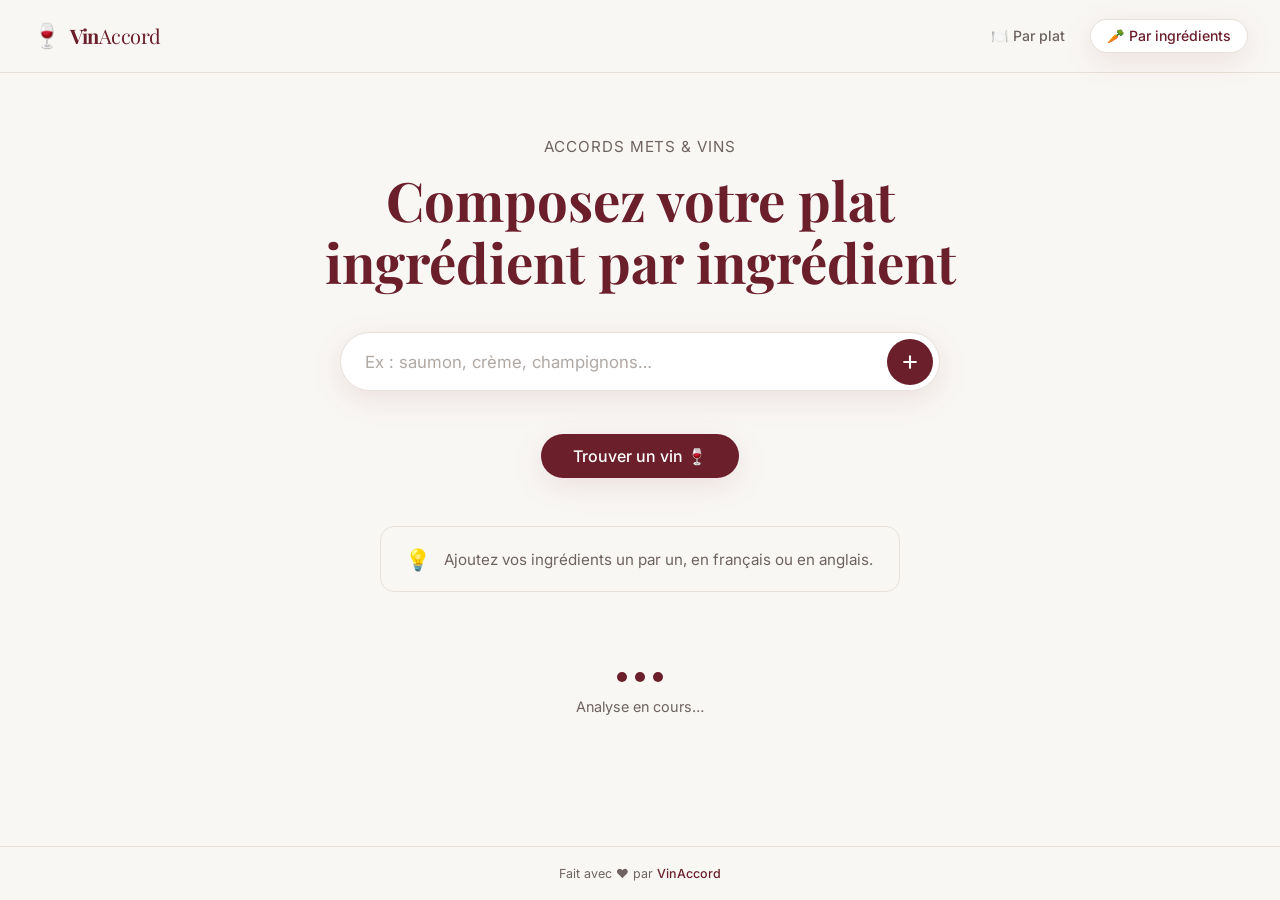
==== ingredients.html @ 86a4a94b "Add files via upload" ====
<!DOCTYPE html>
<html lang="fr">
<head>
  <meta charset="UTF-8" />
  <meta name="viewport" content="width=device-width, initial-scale=1.0" />
  <title>VinAccord — Par ingrédients</title>
  <link rel="preconnect" href="https://fonts.googleapis.com" />
  <link rel="preconnect" href="https://fonts.gstatic.com" crossorigin />
  <link href="https://fonts.googleapis.com/css2?family=Inter:wght@400;500;600&family=Playfair+Display:wght@500;700&display=swap" rel="stylesheet" />
  <link rel="stylesheet" href="style.css" />
</head>
<body>
  <header class="site-header">
    <div class="logo">
      <span class="logo-icon">🍷</span>
      <span class="logo-text"><strong>Vin</strong>Accord</span>
    </div>
    <nav class="site-nav">
      <a href="index.html" class="nav-link">🍽️ Par plat</a>
      <a href="ingredients.html" class="nav-link active">🥕 Par ingrédients</a>
    </nav>
  </header>

  <main>
    <section class="hero">
      <p class="hero-sub">Accords Mets &amp; Vins</p>
      <h1 class="hero-title">Composez votre plat<br />ingrédient par ingrédient</h1>

      <form class="search-form" id="ingredientForm" autocomplete="off">
        <div class="search-wrap">
          <input
            id="ingredientInput"
            class="search-input"
            type="text"
            placeholder="Ex : saumon, crème, champignons…"
            aria-label="Ajouter un ingrédient"
          />
          <button class="search-btn" type="submit" aria-label="Ajouter">
            <svg width="20" height="20" viewBox="0 0 24 24" fill="none" stroke="currentColor" stroke-width="2.5" stroke-linecap="round" stroke-linejoin="round">
              <line x1="12" y1="5" x2="12" y2="19"/><line x1="5" y1="12" x2="19" y2="12"/>
            </svg>
          </button>
        </div>
      </form>

      <div class="chips-wrap" id="chipsWrap" hidden>
        <div class="ingredient-chips" id="ingredientChips"></div>
        <button class="find-btn" id="findBtn" type="button">Trouver un vin 🍷</button>
      </div>
    </section>

    <div class="error-box" id="errorBox">
      <span class="error-icon">💡</span>
      <span class="error-msg" id="errorMsg">Ajoutez vos ingrédients un par un, en français ou en anglais.</span>
    </div>

    <div id="loader" class="loader-wrap" hidden>
      <div class="loader-dots"><span></span><span></span><span></span></div>
      <p class="loader-text">Analyse en cours…</p>
    </div>

    <section class="results" id="results" hidden>
      <div class="results-inner">
        <p class="results-dish" id="resultDish"></p>
        <ul class="wine-list" id="wineList"></ul>
        <p class="results-source" id="resultSource"></p>
      </div>
    </section>
  </main>

  <footer class="site-footer">
    Fait avec ❤️ par <span>VinAccord</span>
  </footer>

  <script src="ingredients.js"></script>
</body>
</html>
---- style.css ----
:root {
  --burgundy: #6B1F2A;
  --burgundy2: #8C2D3B;
  --gold: #C5A55A;
  --bg: #F9F7F4;
  --card-bg: #FFFFFF;
  --text: #1A1A1A;
  --muted: #6E6360;
  --border: #E8E1D9;
  --radius: 14px;
  --shadow: 0 8px 32px rgba(107,31,42,.10);
}

*, *::before, *::after { box-sizing: border-box; margin: 0; padding: 0; }
html { scroll-behavior: smooth; }

body {
  font-family: "Inter", sans-serif;
  background: var(--bg);
  color: var(--text);
  min-height: 100vh;
  display: flex;
  flex-direction: column;
}

/* ── Header & Nav ─────────────────────────────────────────────────────────── */
.site-header {
  padding: 1.2rem 2rem;
  display: flex;
  align-items: center;
  justify-content: space-between;
  border-bottom: 1px solid var(--border);
}
.logo { display: flex; align-items: center; gap: .5rem; }
.logo-icon { font-size: 1.5rem; }
.logo-text { font-family: "Playfair Display", serif; font-size: 1.25rem; color: var(--burgundy); letter-spacing: -.5px; }
.logo-text strong { font-weight: 700; }

.site-nav { display: flex; gap: .5rem; }
.nav-link {
  padding: .45rem 1rem;
  border-radius: 50px;
  font-size: .88rem;
  font-weight: 500;
  color: var(--muted);
  text-decoration: none;
  border: 1.5px solid transparent;
  transition: all .2s;
}
.nav-link:hover { color: var(--burgundy); border-color: var(--border); }
.nav-link.active { color: var(--burgundy); background: #fff; border-color: var(--border); box-shadow: var(--shadow); }

main { flex: 1; }

/* ── Hero ─────────────────────────────────────────────────────────────────── */
.hero { text-align: center; padding: 4rem 1.5rem 3rem; }
.hero-sub { font-size: .95rem; color: var(--muted); letter-spacing: .06em; text-transform: uppercase; margin-bottom: .8rem; }
.hero-title { font-family: "Playfair Display", serif; font-size: clamp(2rem, 5vw, 3.4rem); color: var(--burgundy); line-height: 1.15; margin-bottom: 2.4rem; }

/* ── Search ───────────────────────────────────────────────────────────────── */
.search-form { width: 100%; max-width: 600px; margin: 0 auto; position: relative; }
.search-wrap {
  display: flex; align-items: center;
  background: var(--card-bg); border: 1.5px solid var(--border);
  border-radius: 50px; padding: .35rem .35rem .35rem 1.5rem;
  box-shadow: var(--shadow); transition: border-color .2s, box-shadow .2s;
}
.search-wrap:focus-within { border-color: var(--burgundy); box-shadow: 0 0 0 4px rgba(107,31,42,.08); }
.search-input { flex: 1; border: none; outline: none; font-size: 1.05rem; font-family: "Inter", sans-serif; color: var(--text); background: transparent; padding: .55rem 0; }
.search-input::placeholder { color: #B0A8A3; }
.search-btn { background: var(--burgundy); color: #fff; border: none; border-radius: 40px; width: 46px; height: 46px; display: flex; align-items: center; justify-content: center; cursor: pointer; flex-shrink: 0; transition: background .2s, transform .15s; }
.search-btn:hover { background: var(--burgundy2); }
.search-btn:active { transform: scale(.96); }

/* ── Dropdown ─────────────────────────────────────────────────────────────── */
.dropdown {
  position: absolute;
  top: calc(100% + 8px);
  left: 0; right: 0;
  background: var(--card-bg);
  border: 1.5px solid var(--border);
  border-radius: var(--radius);
  box-shadow: var(--shadow);
  list-style: none;
  z-index: 100;
  overflow: hidden;
  animation: fadeUp .15s ease both;
}
.dropdown-item {
  padding: .85rem 1.5rem;
  font-size: .95rem;
  cursor: pointer;
  color: var(--text);
  transition: background .12s;
  text-align: left;
}
.dropdown-item:hover, .dropdown-item:focus { background: var(--bg); color: var(--burgundy); outline: none; }

/* ── Chips ingrédients ────────────────────────────────────────────────────── */
.chips-wrap { margin-top: 1.5rem; display: flex; flex-direction: column; align-items: center; gap: 1.2rem; }
.ingredient-chips { display: flex; flex-wrap: wrap; gap: .5rem; justify-content: center; max-width: 600px; }
.ing-chip {
  display: inline-flex; align-items: center; gap: .4rem;
  background: var(--card-bg); border: 1.5px solid var(--border);
  border-radius: 50px; padding: .35rem .9rem;
  font-size: .88rem; color: var(--burgundy);
  animation: fadeUp .2s ease both;
}
.ing-chip-remove {
  background: none; border: none; cursor: pointer;
  color: var(--muted); font-size: .75rem; padding: 0;
  transition: color .15s;
}
.ing-chip-remove:hover { color: var(--burgundy); }
.find-btn {
  background: var(--burgundy); color: #fff;
  border: none; border-radius: 50px;
  padding: .75rem 2rem; font-size: 1rem;
  font-family: "Inter", sans-serif; font-weight: 500;
  cursor: pointer; transition: background .2s, transform .15s;
  box-shadow: var(--shadow);
}
.find-btn:hover { background: var(--burgundy2); }
.find-btn:active { transform: scale(.97); }

/* ── Loader ───────────────────────────────────────────────────────────────── */
.loader-wrap { display: flex; flex-direction: column; align-items: center; gap: 1rem; padding: 3rem 1rem; }
.loader-dots { display: flex; gap: .5rem; }
.loader-dots span { width: 10px; height: 10px; border-radius: 50%; background: var(--burgundy); animation: bounce .7s infinite alternate; }
.loader-dots span:nth-child(2) { animation-delay: .15s; }
.loader-dots span:nth-child(3) { animation-delay: .3s; }
@keyframes bounce { to { transform: translateY(-10px); opacity: .4; } }
.loader-text { color: var(--muted); font-size: .9rem; }

/* ── Results ──────────────────────────────────────────────────────────────── */
.results { padding: 0 1.5rem 3rem; }
.results-inner { max-width: 600px; margin: 0 auto; text-align: center; }
.results-dish { font-size: .8rem; font-weight: 500; letter-spacing: .08em; text-transform: uppercase; color: var(--muted); margin-bottom: 1.2rem; }
.wine-list { list-style: none; display: flex; flex-direction: column; gap: .75rem; animation: fadeUp .35s ease both; }
@keyframes fadeUp { from { opacity: 0; transform: translateY(16px); } to { opacity: 1; transform: translateY(0); } }
.wine-item { background: var(--card-bg); border: 1.5px solid var(--border); border-radius: var(--radius); padding: 1.1rem 1.5rem; display: flex; align-items: center; gap: 1rem; box-shadow: var(--shadow); transition: transform .18s, box-shadow .18s; }
.wine-item:hover { transform: translateY(-3px); box-shadow: 0 12px 40px rgba(107,31,42,.14); }
.wine-dot { width: 12px; height: 12px; border-radius: 50%; background: var(--gold); flex-shrink: 0; }
.wine-name { font-family: "Playfair Display", serif; font-size: 1.1rem; color: var(--burgundy); text-align: left; }
.results-source { margin-top: 1.2rem; font-size: .78rem; color: var(--muted); letter-spacing: .04em; }

/* ── Error box ────────────────────────────────────────────────────────────── */
.error-box { max-width: 520px; margin: 0 auto 2rem; padding: 1.2rem 1.5rem; background: #F9F7F4; border: 1.5px solid #E8E1D9; border-radius: var(--radius); display: flex; align-items: center; gap: .8rem; }
.error-icon { font-size: 1.3rem; }
.error-msg { font-size: .95rem; color: var(--muted); }

/* ── History ──────────────────────────────────────────────────────────────── */
.history-section { max-width: 600px; margin: 0 auto; padding: 0 1.5rem 3rem; }
.history-title { font-size: .78rem; font-weight: 500; letter-spacing: .08em; text-transform: uppercase; color: var(--muted); margin-bottom: .8rem; }
.history-chips { display: flex; flex-wrap: wrap; gap: .5rem; }
.chip { background: var(--card-bg); border: 1.5px solid var(--border); border-radius: 50px; padding: .35rem .9rem; font-size: .88rem; color: var(--burgundy); cursor: pointer; transition: background .15s, border-color .15s; }
.chip:hover { background: var(--burgundy); color: #fff; border-color: var(--burgundy); }

/* ── Footer ───────────────────────────────────────────────────────────────── */
.site-footer { text-align: center; padding: 1.2rem; font-size: .78rem; color: var(--muted); border-top: 1px solid var(--border); }
.site-footer span { color: var(--burgundy); font-weight: 500; }

/* ── Responsive ───────────────────────────────────────────────────────────── */
@media (max-width: 480px) {
  .hero { padding: 3rem 1rem 2rem; }
  .search-wrap { padding-left: 1rem; }
  .wine-name { font-size: 1rem; }
  .site-header { padding: 1rem; }
  .site-nav { gap: .3rem; }
  .nav-link { padding: .35rem .7rem; font-size: .8rem; }
}
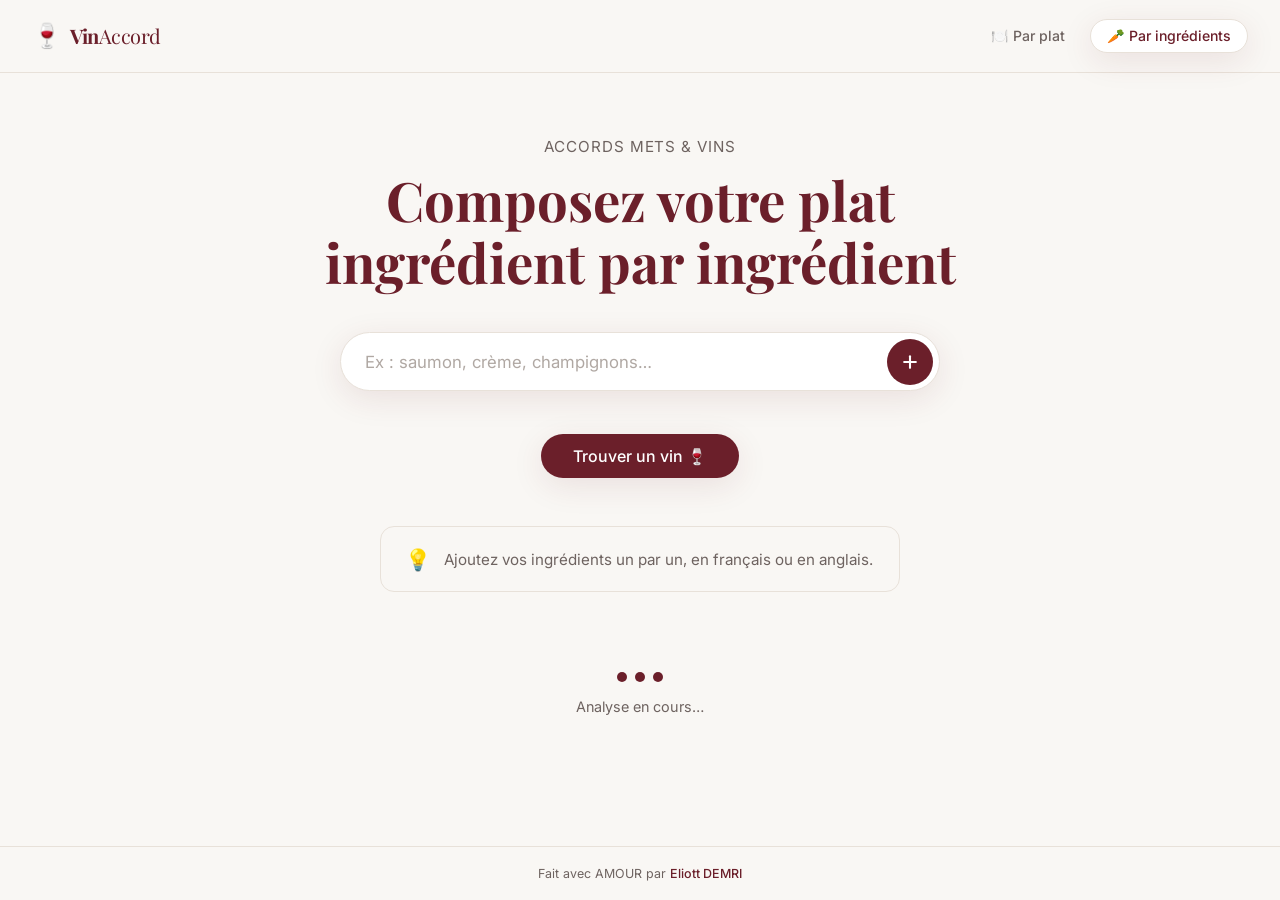
==== commit 2a3649fd: "Update ingredients.html" ====
--- a/ingredients.html
+++ b/ingredients.html
@@ -69,7 +69,7 @@
   </main>
 
   <footer class="site-footer">
-    Fait avec ❤️ par <span>VinAccord</span>
+    Fait avec AMOUR par <span>Eliott DEMRI</span>
   </footer>
 
   <script src="ingredients.js"></script>
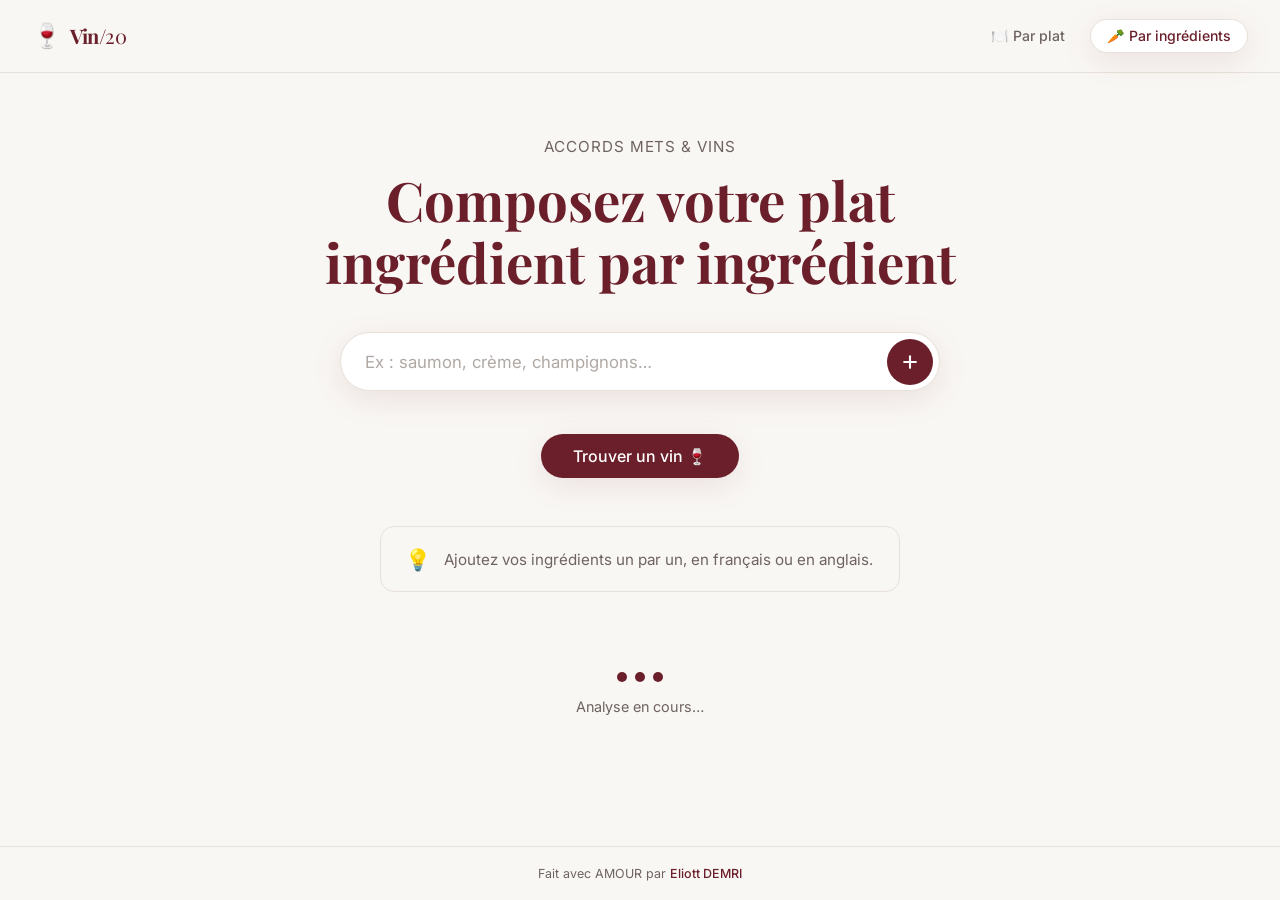
==== commit bd718544: "Update ingredients.html" ====
--- a/ingredients.html
+++ b/ingredients.html
@@ -3,7 +3,7 @@
 <head>
   <meta charset="UTF-8" />
   <meta name="viewport" content="width=device-width, initial-scale=1.0" />
-  <title>VinAccord — Par ingrédients</title>
+  <title>Vin/20 — Par ingrédients</title>
   <link rel="preconnect" href="https://fonts.googleapis.com" />
   <link rel="preconnect" href="https://fonts.gstatic.com" crossorigin />
   <link href="https://fonts.googleapis.com/css2?family=Inter:wght@400;500;600&family=Playfair+Display:wght@500;700&display=swap" rel="stylesheet" />
@@ -13,7 +13,7 @@
   <header class="site-header">
     <div class="logo">
       <span class="logo-icon">🍷</span>
-      <span class="logo-text"><strong>Vin</strong>Accord</span>
+      <span class="logo-text"><strong>Vin</strong>/20</span>
     </div>
     <nav class="site-nav">
       <a href="index.html" class="nav-link">🍽️ Par plat</a>
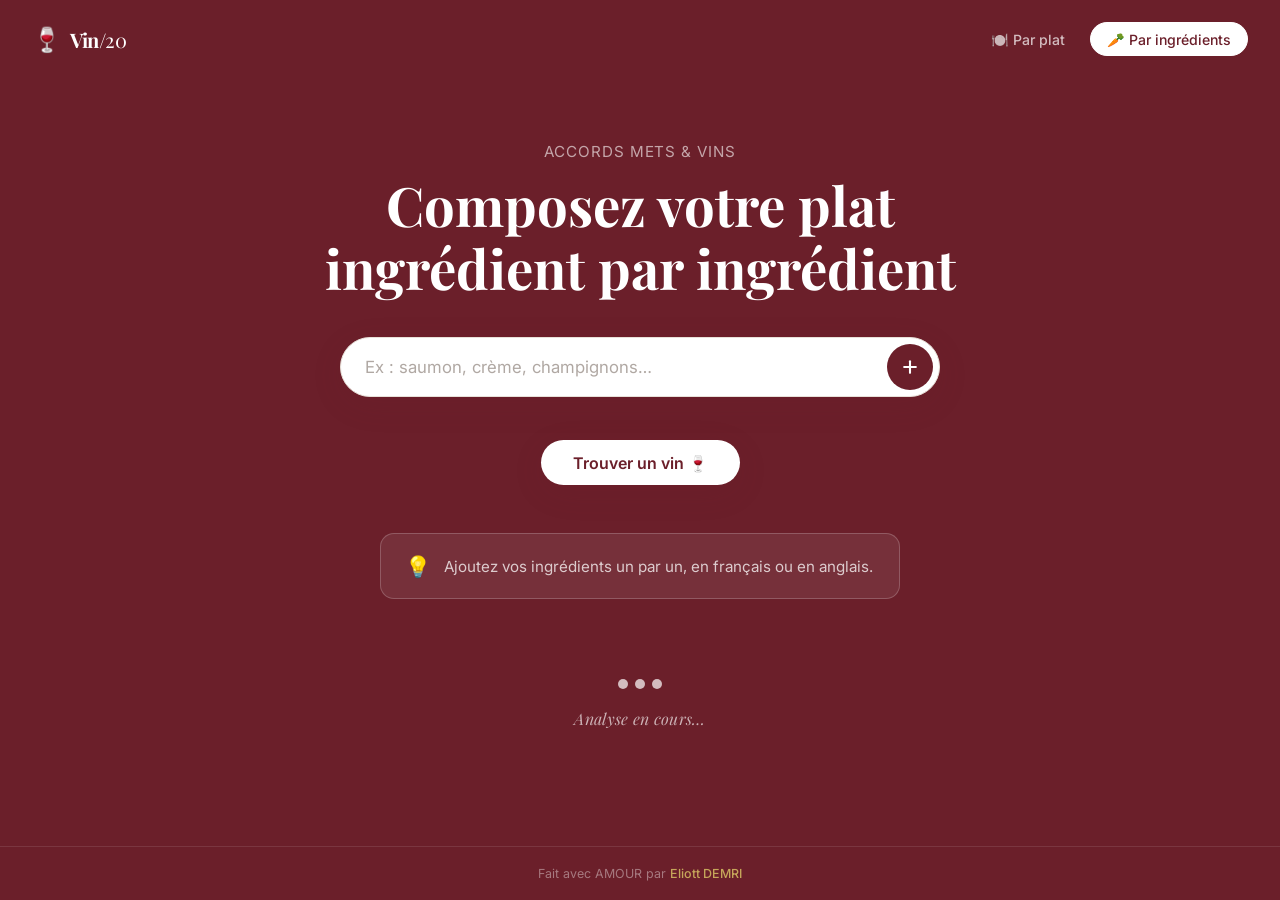
==== commit bc3aa617: "fix: replace wine glass emoji loader with clean CSS spinner" ====
--- a/ingredients.html
+++ b/ingredients.html
@@ -32,7 +32,7 @@
             id="ingredientInput"
             class="search-input"
             type="text"
-            placeholder="Ex : saumon, crème, champignons…"
+            placeholder="Ex : saumon, crème, champignons…"
             aria-label="Ajouter un ingrédient"
           />
           <button class="search-btn" type="submit" aria-label="Ajouter">
--- a/style.css
+++ b/style.css
@@ -1,171 +1,374 @@
-:root {
-  --burgundy: #6B1F2A;
-  --burgundy2: #8C2D3B;
-  --gold: #C5A55A;
-  --bg: #F9F7F4;
-  --card-bg: #FFFFFF;
-  --text: #1A1A1A;
-  --muted: #6E6360;
-  --border: #E8E1D9;
-  --radius: 14px;
-  --shadow: 0 8px 32px rgba(107,31,42,.10);
-}
-
-*, *::before, *::after { box-sizing: border-box; margin: 0; padding: 0; }
-html { scroll-behavior: smooth; }
-
-body {
-  font-family: "Inter", sans-serif;
-  background: var(--bg);
-  color: var(--text);
-  min-height: 100vh;
-  display: flex;
-  flex-direction: column;
-}
-
-/* ── Header & Nav ─────────────────────────────────────────────────────────── */
-.site-header {
-  padding: 1.2rem 2rem;
-  display: flex;
-  align-items: center;
-  justify-content: space-between;
-  border-bottom: 1px solid var(--border);
-}
-.logo { display: flex; align-items: center; gap: .5rem; }
-.logo-icon { font-size: 1.5rem; }
-.logo-text { font-family: "Playfair Display", serif; font-size: 1.25rem; color: var(--burgundy); letter-spacing: -.5px; }
-.logo-text strong { font-weight: 700; }
-
-.site-nav { display: flex; gap: .5rem; }
-.nav-link {
-  padding: .45rem 1rem;
-  border-radius: 50px;
-  font-size: .88rem;
-  font-weight: 500;
-  color: var(--muted);
-  text-decoration: none;
-  border: 1.5px solid transparent;
-  transition: all .2s;
-}
-.nav-link:hover { color: var(--burgundy); border-color: var(--border); }
-.nav-link.active { color: var(--burgundy); background: #fff; border-color: var(--border); box-shadow: var(--shadow); }
-
-main { flex: 1; }
-
-/* ── Hero ─────────────────────────────────────────────────────────────────── */
-.hero { text-align: center; padding: 4rem 1.5rem 3rem; }
-.hero-sub { font-size: .95rem; color: var(--muted); letter-spacing: .06em; text-transform: uppercase; margin-bottom: .8rem; }
-.hero-title { font-family: "Playfair Display", serif; font-size: clamp(2rem, 5vw, 3.4rem); color: var(--burgundy); line-height: 1.15; margin-bottom: 2.4rem; }
-
-/* ── Search ───────────────────────────────────────────────────────────────── */
-.search-form { width: 100%; max-width: 600px; margin: 0 auto; position: relative; }
-.search-wrap {
-  display: flex; align-items: center;
-  background: var(--card-bg); border: 1.5px solid var(--border);
-  border-radius: 50px; padding: .35rem .35rem .35rem 1.5rem;
-  box-shadow: var(--shadow); transition: border-color .2s, box-shadow .2s;
-}
-.search-wrap:focus-within { border-color: var(--burgundy); box-shadow: 0 0 0 4px rgba(107,31,42,.08); }
-.search-input { flex: 1; border: none; outline: none; font-size: 1.05rem; font-family: "Inter", sans-serif; color: var(--text); background: transparent; padding: .55rem 0; }
-.search-input::placeholder { color: #B0A8A3; }
-.search-btn { background: var(--burgundy); color: #fff; border: none; border-radius: 40px; width: 46px; height: 46px; display: flex; align-items: center; justify-content: center; cursor: pointer; flex-shrink: 0; transition: background .2s, transform .15s; }
-.search-btn:hover { background: var(--burgundy2); }
-.search-btn:active { transform: scale(.96); }
-
-/* ── Dropdown ─────────────────────────────────────────────────────────────── */
-.dropdown {
-  position: absolute;
-  top: calc(100% + 8px);
-  left: 0; right: 0;
-  background: var(--card-bg);
-  border: 1.5px solid var(--border);
-  border-radius: var(--radius);
-  box-shadow: var(--shadow);
-  list-style: none;
-  z-index: 100;
-  overflow: hidden;
-  animation: fadeUp .15s ease both;
-}
-.dropdown-item {
-  padding: .85rem 1.5rem;
-  font-size: .95rem;
-  cursor: pointer;
-  color: var(--text);
-  transition: background .12s;
-  text-align: left;
-}
-.dropdown-item:hover, .dropdown-item:focus { background: var(--bg); color: var(--burgundy); outline: none; }
-
-/* ── Chips ingrédients ────────────────────────────────────────────────────── */
-.chips-wrap { margin-top: 1.5rem; display: flex; flex-direction: column; align-items: center; gap: 1.2rem; }
-.ingredient-chips { display: flex; flex-wrap: wrap; gap: .5rem; justify-content: center; max-width: 600px; }
-.ing-chip {
-  display: inline-flex; align-items: center; gap: .4rem;
-  background: var(--card-bg); border: 1.5px solid var(--border);
-  border-radius: 50px; padding: .35rem .9rem;
-  font-size: .88rem; color: var(--burgundy);
-  animation: fadeUp .2s ease both;
-}
-.ing-chip-remove {
-  background: none; border: none; cursor: pointer;
-  color: var(--muted); font-size: .75rem; padding: 0;
-  transition: color .15s;
-}
-.ing-chip-remove:hover { color: var(--burgundy); }
-.find-btn {
-  background: var(--burgundy); color: #fff;
-  border: none; border-radius: 50px;
-  padding: .75rem 2rem; font-size: 1rem;
-  font-family: "Inter", sans-serif; font-weight: 500;
-  cursor: pointer; transition: background .2s, transform .15s;
-  box-shadow: var(--shadow);
-}
-.find-btn:hover { background: var(--burgundy2); }
-.find-btn:active { transform: scale(.97); }
-
-/* ── Loader ───────────────────────────────────────────────────────────────── */
-.loader-wrap { display: flex; flex-direction: column; align-items: center; gap: 1rem; padding: 3rem 1rem; }
-.loader-dots { display: flex; gap: .5rem; }
-.loader-dots span { width: 10px; height: 10px; border-radius: 50%; background: var(--burgundy); animation: bounce .7s infinite alternate; }
-.loader-dots span:nth-child(2) { animation-delay: .15s; }
-.loader-dots span:nth-child(3) { animation-delay: .3s; }
-@keyframes bounce { to { transform: translateY(-10px); opacity: .4; } }
-.loader-text { color: var(--muted); font-size: .9rem; }
-
-/* ── Results ──────────────────────────────────────────────────────────────── */
-.results { padding: 0 1.5rem 3rem; }
-.results-inner { max-width: 600px; margin: 0 auto; text-align: center; }
-.results-dish { font-size: .8rem; font-weight: 500; letter-spacing: .08em; text-transform: uppercase; color: var(--muted); margin-bottom: 1.2rem; }
-.wine-list { list-style: none; display: flex; flex-direction: column; gap: .75rem; animation: fadeUp .35s ease both; }
-@keyframes fadeUp { from { opacity: 0; transform: translateY(16px); } to { opacity: 1; transform: translateY(0); } }
-.wine-item { background: var(--card-bg); border: 1.5px solid var(--border); border-radius: var(--radius); padding: 1.1rem 1.5rem; display: flex; align-items: center; gap: 1rem; box-shadow: var(--shadow); transition: transform .18s, box-shadow .18s; }
-.wine-item:hover { transform: translateY(-3px); box-shadow: 0 12px 40px rgba(107,31,42,.14); }
-.wine-dot { width: 12px; height: 12px; border-radius: 50%; background: var(--gold); flex-shrink: 0; }
-.wine-name { font-family: "Playfair Display", serif; font-size: 1.1rem; color: var(--burgundy); text-align: left; }
-.results-source { margin-top: 1.2rem; font-size: .78rem; color: var(--muted); letter-spacing: .04em; }
-
-/* ── Error box ────────────────────────────────────────────────────────────── */
-.error-box { max-width: 520px; margin: 0 auto 2rem; padding: 1.2rem 1.5rem; background: #F9F7F4; border: 1.5px solid #E8E1D9; border-radius: var(--radius); display: flex; align-items: center; gap: .8rem; }
-.error-icon { font-size: 1.3rem; }
-.error-msg { font-size: .95rem; color: var(--muted); }
-
-/* ── History ──────────────────────────────────────────────────────────────── */
-.history-section { max-width: 600px; margin: 0 auto; padding: 0 1.5rem 3rem; }
-.history-title { font-size: .78rem; font-weight: 500; letter-spacing: .08em; text-transform: uppercase; color: var(--muted); margin-bottom: .8rem; }
-.history-chips { display: flex; flex-wrap: wrap; gap: .5rem; }
-.chip { background: var(--card-bg); border: 1.5px solid var(--border); border-radius: 50px; padding: .35rem .9rem; font-size: .88rem; color: var(--burgundy); cursor: pointer; transition: background .15s, border-color .15s; }
-.chip:hover { background: var(--burgundy); color: #fff; border-color: var(--burgundy); }
-
-/* ── Footer ───────────────────────────────────────────────────────────────── */
-.site-footer { text-align: center; padding: 1.2rem; font-size: .78rem; color: var(--muted); border-top: 1px solid var(--border); }
-.site-footer span { color: var(--burgundy); font-weight: 500; }
-
-/* ── Responsive ───────────────────────────────────────────────────────────── */
-@media (max-width: 480px) {
-  .hero { padding: 3rem 1rem 2rem; }
-  .search-wrap { padding-left: 1rem; }
-  .wine-name { font-size: 1rem; }
-  .site-header { padding: 1rem; }
-  .site-nav { gap: .3rem; }
-  .nav-link { padding: .35rem .7rem; font-size: .8rem; }
-}
+:root {
+  --burgundy: #6B1F2A;
+  --burgundy2: #8C2D3B;
+  --gold: #C5A55A;
+  --bg: #F9F7F4;
+  --card-bg: #FFFFFF;
+  --text: #1A1A1A;
+  --muted: #6E6360;
+  --border: #E8E1D9;
+  --radius: 14px;
+  --shadow: 0 8px 32px rgba(107,31,42,.10);
+}
+
+*, *::before, *::after { box-sizing: border-box; margin: 0; padding: 0; }
+html { scroll-behavior: smooth; }
+
+body {
+  font-family: "Inter", sans-serif;
+  background: var(--burgundy);
+  color: var(--text);
+  min-height: 100vh;
+  display: flex;
+  flex-direction: column;
+}
+
+/* ── Header & Nav ── */
+.site-header {
+  padding: 1.4rem 2rem;
+  display: flex;
+  align-items: center;
+  justify-content: space-between;
+}
+.logo { display: flex; align-items: center; gap: .5rem; }
+.logo-icon { font-size: 1.5rem; }
+.logo-text { font-family: "Playfair Display", serif; font-size: 1.25rem; color: #fff; letter-spacing: -.5px; }
+.logo-text strong { font-weight: 700; }
+
+.site-nav { display: flex; gap: .5rem; }
+.nav-link {
+  padding: .45rem 1rem;
+  border-radius: 50px;
+  font-size: .88rem;
+  font-weight: 500;
+  color: rgba(255,255,255,.7);
+  text-decoration: none;
+  border: 1.5px solid transparent;
+  transition: all .2s;
+}
+.nav-link:hover { color: #fff; border-color: rgba(255,255,255,.3); }
+.nav-link.active { color: var(--burgundy); background: #fff; border-color: #fff; }
+
+main { flex: 1; }
+
+/* ── Hero ── */
+.hero { text-align: center; padding: 4rem 1.5rem 3rem; }
+.hero-sub { font-size: .95rem; color: rgba(255,255,255,.6); letter-spacing: .06em; text-transform: uppercase; margin-bottom: .8rem; }
+.hero-title { font-family: "Playfair Display", serif; font-size: clamp(2rem, 5vw, 3.4rem); color: #fff; line-height: 1.15; margin-bottom: 2.4rem; }
+
+/* ── Search ── */
+.search-form { width: 100%; max-width: 600px; margin: 0 auto; position: relative; }
+.search-wrap {
+  display: flex; align-items: center;
+  background: var(--card-bg); border: 1.5px solid var(--border);
+  border-radius: 50px; padding: .35rem .35rem .35rem 1.5rem;
+  box-shadow: var(--shadow); transition: border-color .2s, box-shadow .2s;
+}
+.search-wrap:focus-within { border-color: var(--burgundy); box-shadow: 0 0 0 4px rgba(107,31,42,.08); }
+.search-input { flex: 1; border: none; outline: none; font-size: 1.05rem; font-family: "Inter", sans-serif; color: var(--text); background: transparent; padding: .55rem 0; }
+.search-input::placeholder { color: #B0A8A3; }
+.search-btn { background: var(--burgundy); color: #fff; border: none; border-radius: 40px; width: 46px; height: 46px; display: flex; align-items: center; justify-content: center; cursor: pointer; flex-shrink: 0; transition: background .2s, transform .15s; }
+.search-btn:hover { background: var(--burgundy2); }
+.search-btn:active { transform: scale(.96); }
+
+/* ── Dropdown ── */
+.dropdown {
+  position: absolute;
+  top: calc(100% + 8px);
+  left: 0; right: 0;
+  background: var(--card-bg);
+  border: 1.5px solid var(--border);
+  border-radius: var(--radius);
+  box-shadow: var(--shadow);
+  list-style: none;
+  z-index: 100;
+  overflow: hidden;
+  animation: fadeUp .15s ease both;
+}
+.dropdown-header {
+  padding: .55rem 1.2rem .3rem;
+  font-size: .72rem;
+  font-weight: 600;
+  letter-spacing: .07em;
+  text-transform: uppercase;
+  color: var(--muted);
+  background: var(--bg);
+  pointer-events: none;
+}
+.dropdown-item {
+  padding: .8rem 1.5rem;
+  font-size: .95rem;
+  cursor: pointer;
+  color: var(--text);
+  transition: background .12s;
+  text-align: left;
+}
+.dropdown-item:hover, .dropdown-item:focus { background: var(--bg); color: var(--burgundy); outline: none; }
+
+/* ── Loader ── */
+.loader-wrap {
+  display: flex;
+  flex-direction: column;
+  align-items: center;
+  gap: 1.2rem;
+  padding: 3rem 1rem;
+}
+
+.loader-spinner {
+  width: 48px;
+  height: 48px;
+  border: 3px solid rgba(255,255,255,.15);
+  border-top-color: #fff;
+  border-radius: 50%;
+  animation: spin .8s linear infinite;
+}
+@keyframes spin {
+  to { transform: rotate(360deg); }
+}
+
+/* loader dots (page ingrédients) */
+.loader-dots {
+  display: flex;
+  gap: .45rem;
+  align-items: center;
+}
+.loader-dots span {
+  width: 10px;
+  height: 10px;
+  border-radius: 50%;
+  background: rgba(255,255,255,.7);
+  animation: bounce .9s ease-in-out infinite;
+}
+.loader-dots span:nth-child(2) { animation-delay: .15s; }
+.loader-dots span:nth-child(3) { animation-delay: .3s; }
+@keyframes bounce {
+  0%, 80%, 100% { transform: scale(.6); opacity: .4; }
+  40%           { transform: scale(1);  opacity: 1; }
+}
+
+.loader-text {
+  font-family: "Playfair Display", serif;
+  font-style: italic;
+  color: rgba(255,255,255,.65);
+  font-size: 1rem;
+  letter-spacing: .02em;
+}
+
+/* ── Results ── */
+.results { padding: 0 1.5rem 3rem; }
+.results-inner { max-width: 600px; margin: 0 auto; text-align: center; }
+.results-dish { font-size: .8rem; font-weight: 500; letter-spacing: .08em; text-transform: uppercase; color: rgba(255,255,255,.6); margin-bottom: 1.2rem; }
+.wine-list { list-style: none; display: flex; flex-direction: column; gap: .75rem; animation: fadeUp .35s ease both; }
+@keyframes fadeUp { from { opacity: 0; transform: translateY(16px); } to { opacity: 1; transform: translateY(0); } }
+
+.wine-item {
+  background: var(--card-bg); border: 1.5px solid var(--border);
+  border-radius: var(--radius); padding: 1.1rem 1.5rem;
+  display: flex; align-items: flex-start; gap: 1rem;
+  box-shadow: var(--shadow); transition: transform .18s, box-shadow .18s;
+  text-align: left;
+}
+.wine-item:hover { transform: translateY(-3px); box-shadow: 0 12px 40px rgba(107,31,42,.25); }
+.wine-dot { width: 12px; height: 12px; border-radius: 50%; background: var(--gold); flex-shrink: 0; margin-top: 5px; }
+.wine-info { display: flex; flex-direction: column; gap: .45rem; }
+.wine-name { font-family: "Playfair Display", serif; font-size: 1.1rem; color: var(--burgundy); }
+
+/* ── Badges ── */
+.wine-badges { display: flex; flex-wrap: wrap; gap: .35rem; }
+.badge {
+  background: #F3EDE4; color: var(--muted);
+  border: 1px solid var(--border); border-radius: 50px;
+  padding: .15rem .65rem; font-size: .75rem; font-weight: 500; letter-spacing: .03em;
+}
+
+.results-source { margin-top: 1.2rem; font-size: .78rem; color: rgba(255,255,255,.5); letter-spacing: .04em; }
+
+/* ── Error / Info box ── */
+.error-box {
+  max-width: 520px; margin: 0 auto 2rem;
+  padding: 1.2rem 1.5rem;
+  background: rgba(255,255,255,.08);
+  border: 1.5px solid rgba(255,255,255,.2);
+  border-radius: var(--radius);
+  display: flex; align-items: center; gap: .8rem;
+}
+.error-icon { font-size: 1.3rem; }
+.error-msg { font-size: .95rem; color: rgba(255,255,255,.75); }
+
+/* ── Suggestion plat manquant ── */
+.suggest-box {
+  max-width: 520px;
+  margin: 0 auto 2.5rem;
+  padding: 1.6rem;
+  background: rgba(255,255,255,.07);
+  border: 1.5px solid rgba(255,255,255,.2);
+  border-radius: var(--radius);
+  text-align: center;
+  animation: fadeUp .3s ease both;
+}
+.suggest-title {
+  font-family: "Playfair Display", serif;
+  font-size: 1.1rem;
+  color: #fff;
+  margin-bottom: .4rem;
+}
+.suggest-sub {
+  font-size: .88rem;
+  color: rgba(255,255,255,.55);
+  margin-bottom: 1.2rem;
+}
+.suggest-form {
+  display: flex;
+  flex-direction: column;
+  gap: .7rem;
+}
+.suggest-input {
+  width: 100%;
+  border: 1.5px solid rgba(255,255,255,.2);
+  border-radius: 10px;
+  padding: .8rem 1rem;
+  font: inherit;
+  font-size: .92rem;
+  background: rgba(255,255,255,.08);
+  color: #fff;
+  outline: none;
+  transition: border-color .2s;
+}
+.suggest-input::placeholder { color: rgba(255,255,255,.35); }
+.suggest-input:focus { border-color: var(--gold); }
+.suggest-input[readonly] {
+  background: rgba(255,255,255,.04);
+  color: rgba(255,255,255,.5);
+  cursor: default;
+}
+.suggest-btn {
+  background: #fff;
+  color: var(--burgundy);
+  border: none;
+  border-radius: 999px;
+  padding: .85rem 1.2rem;
+  font: inherit;
+  font-weight: 700;
+  font-size: .95rem;
+  cursor: pointer;
+  transition: background .2s, opacity .2s, transform .15s;
+}
+.suggest-btn:hover { background: var(--gold); color: #fff; }
+.suggest-btn:active { transform: scale(.98); }
+.suggest-btn:disabled { opacity: .5; cursor: not-allowed; }
+.suggest-message { margin-top: .8rem; font-size: .9rem; color: var(--gold); font-style: italic; }
+.suggest-message.error { color: #F5C0C0; }
+
+/* ── Chips ingrédients ── */
+.chips-wrap { margin-top: 1.5rem; display: flex; flex-direction: column; align-items: center; gap: 1.2rem; }
+.ingredient-chips { display: flex; flex-wrap: wrap; gap: .5rem; justify-content: center; max-width: 600px; }
+.ing-chip {
+  display: inline-flex; align-items: center; gap: .5rem;
+  background: rgba(255,255,255,.15);
+  border: 1.5px solid rgba(255,255,255,.35);
+  border-radius: 50px; padding: .4rem 1rem;
+  font-size: .9rem; color: #fff;
+  animation: fadeUp .2s ease both;
+}
+.ing-chip-remove {
+  background: none; border: none; cursor: pointer;
+  color: rgba(255,255,255,.6); font-size: .8rem;
+  padding: 0; line-height: 1;
+  transition: color .15s;
+}
+.ing-chip-remove:hover { color: #fff; }
+
+/* ── Bouton Trouver un vin ── */
+.find-btn {
+  background: #fff;
+  color: var(--burgundy);
+  border: none;
+  border-radius: 50px;
+  padding: .8rem 2rem;
+  font-size: 1rem;
+  font-family: "Inter", sans-serif;
+  font-weight: 600;
+  cursor: pointer;
+  box-shadow: var(--shadow);
+  transition: background .2s, color .2s, transform .15s;
+}
+.find-btn:hover { background: var(--gold); color: #fff; }
+.find-btn:active { transform: scale(.97); }
+
+/* ── History ── */
+.history-section { max-width: 600px; margin: 0 auto; padding: 0 1.5rem 3rem; }
+.history-title { font-size: .78rem; font-weight: 500; letter-spacing: .08em; text-transform: uppercase; color: rgba(255,255,255,.5); margin-bottom: .8rem; }
+.history-chips { display: flex; flex-wrap: wrap; gap: .5rem; }
+.chip {
+  background: rgba(255,255,255,.12);
+  border: 1.5px solid rgba(255,255,255,.25);
+  border-radius: 50px; padding: .35rem .9rem;
+  font-size: .88rem; color: rgba(255,255,255,.85);
+  cursor: pointer; transition: background .15s, border-color .15s;
+}
+.chip:hover { background: rgba(255,255,255,.25); border-color: rgba(255,255,255,.5); }
+.chip:active { background: #fff; color: var(--burgundy); border-color: #fff; }
+
+/* ── Contribution ── */
+.contrib-section { max-width: 660px; margin: 0 auto 4rem; padding: 0 1.5rem; }
+.contrib-card {
+  background: rgba(255,255,255,.07);
+  border: 1.5px solid rgba(255,255,255,.18);
+  border-radius: var(--radius);
+  padding: 2rem;
+  text-align: center;
+}
+.contrib-sub { font-size: .75rem; font-weight: 600; letter-spacing: .1em; text-transform: uppercase; color: var(--gold); margin-bottom: .6rem; }
+.contrib-title { font-family: "Playfair Display", serif; font-size: clamp(1.3rem, 3vw, 1.8rem); color: #fff; margin-bottom: .6rem; }
+.contrib-text { color: rgba(255,255,255,.55); font-size: .9rem; margin-bottom: 1.5rem; }
+.contrib-form { display: flex; flex-direction: column; gap: .85rem; }
+.contrib-input,
+.contrib-textarea {
+  width: 100%;
+  border: 1.5px solid rgba(255,255,255,.2);
+  border-radius: 12px;
+  padding: .9rem 1rem;
+  font: inherit;
+  font-size: .95rem;
+  background: rgba(255,255,255,.08);
+  color: #fff;
+  outline: none;
+  transition: border-color .2s, box-shadow .2s;
+}
+.contrib-input::placeholder,
+.contrib-textarea::placeholder { color: rgba(255,255,255,.35); }
+.contrib-input:focus,
+.contrib-textarea:focus { border-color: var(--gold); box-shadow: 0 0 0 3px rgba(197,165,90,.15); }
+.contrib-textarea { resize: vertical; min-height: 120px; }
+.contrib-btn {
+  background: var(--gold);
+  color: var(--burgundy);
+  border: none;
+  border-radius: 999px;
+  padding: .95rem 1.2rem;
+  font: inherit;
+  font-weight: 700;
+  font-size: 1rem;
+  cursor: pointer;
+  transition: opacity .2s, transform .15s;
+}
+.contrib-btn:hover { opacity: .88; }
+.contrib-btn:active { transform: scale(.98); }
+.contrib-btn:disabled { opacity: .5; cursor: not-allowed; }
+.contrib-message { margin-top: 1rem; font-size: .92rem; color: var(--gold); font-style: italic; }
+.contrib-message.error { color: #F5C0C0; }
+
+/* ── Footer ── */
+.site-footer { text-align: center; padding: 1.2rem; font-size: .78rem; color: rgba(255,255,255,.4); border-top: 1px solid rgba(255,255,255,.1); }
+.site-footer span { color: var(--gold); font-weight: 500; }
+
+/* ── Responsive ── */
+@media (max-width: 480px) {
+  .hero { padding: 3rem 1rem 2rem; }
+  .search-wrap { padding-left: 1rem; }
+  .wine-name { font-size: 1rem; }
+  .site-header { padding: 1rem; }
+  .site-nav { gap: .3rem; }
+  .nav-link { padding: .35rem .7rem; font-size: .8rem; }
+  .contrib-card { padding: 1.4rem; }
+}
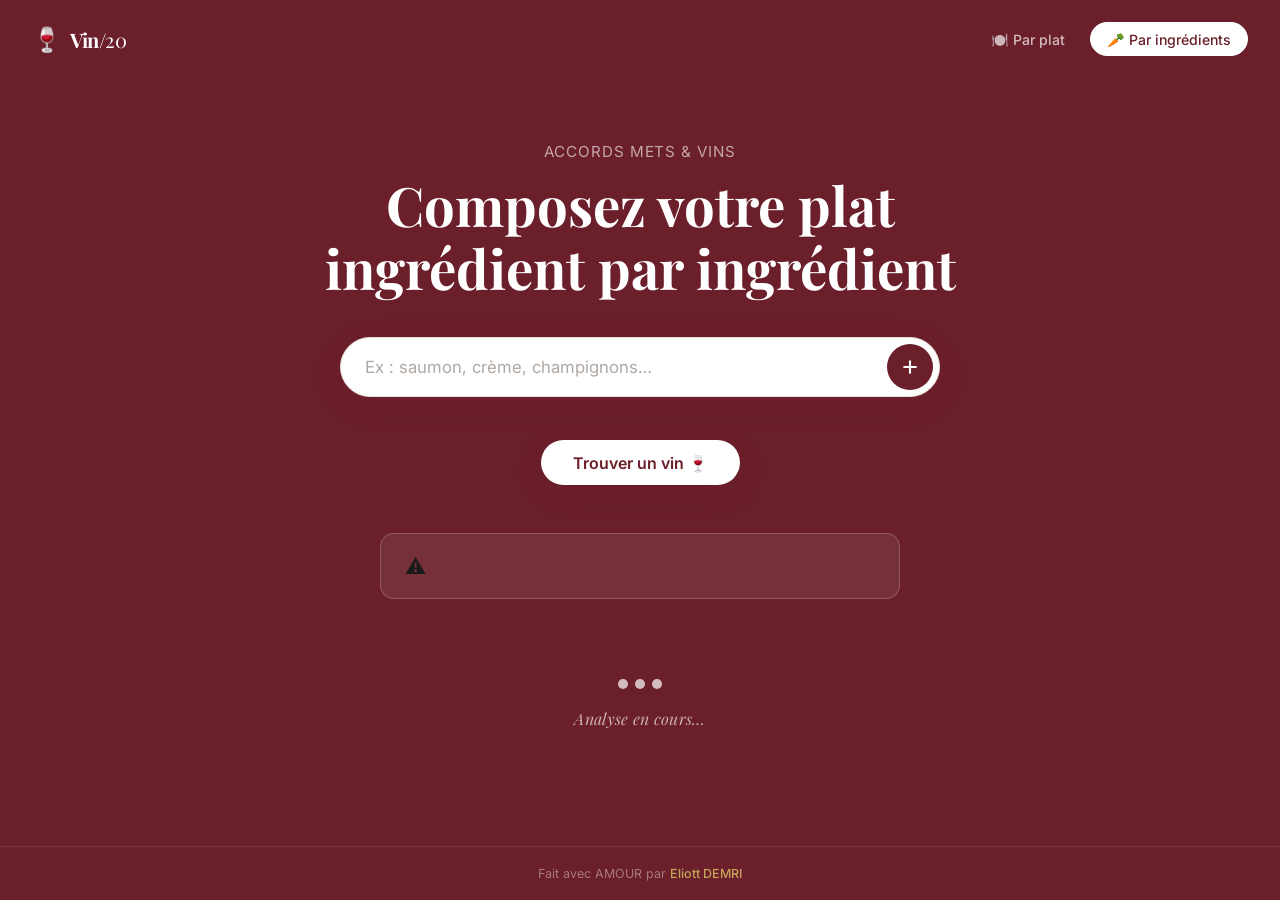
==== commit a8e6d78e: "fix: remove permanent hint error-box from both pages" ====
--- a/ingredients.html
+++ b/ingredients.html
@@ -49,9 +49,9 @@
       </div>
     </section>
 
-    <div class="error-box" id="errorBox">
-      <span class="error-icon">💡</span>
-      <span class="error-msg" id="errorMsg">Ajoutez vos ingrédients un par un, en français ou en anglais.</span>
+    <div id="errorBox" class="error-box" hidden>
+      <span class="error-icon">⚠️</span>
+      <span class="error-msg" id="errorMsg"></span>
     </div>
 
     <div id="loader" class="loader-wrap" hidden>
